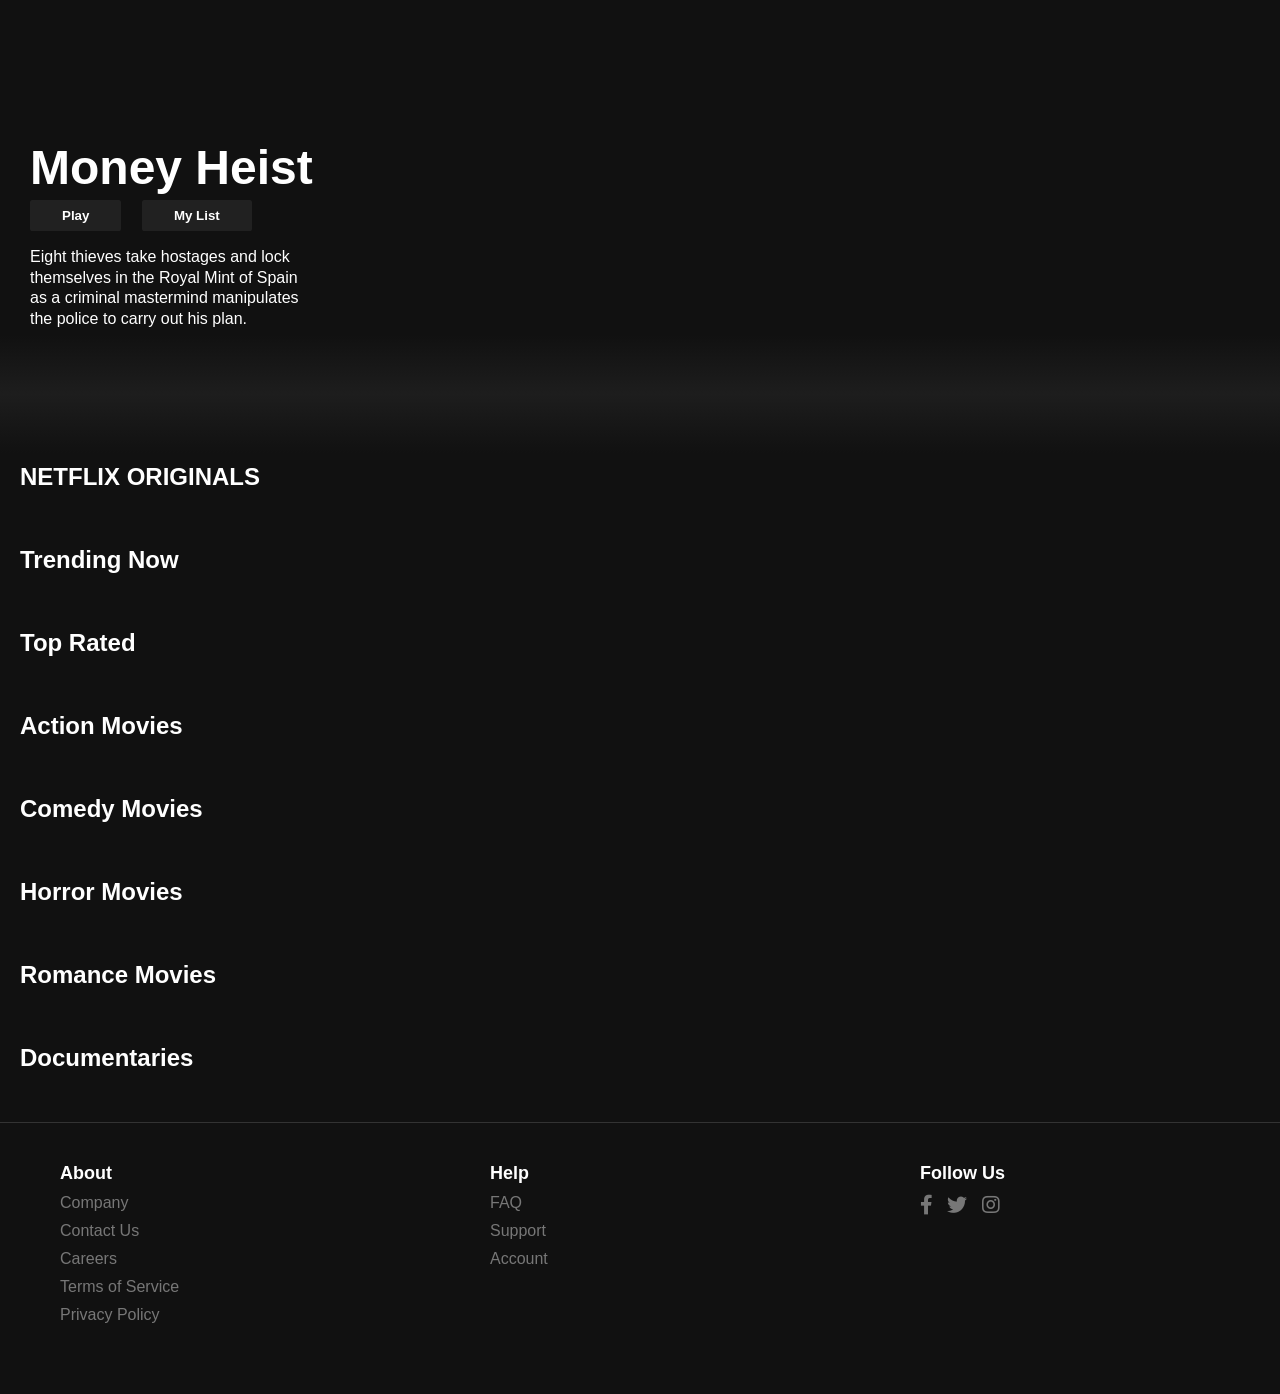
==== Web-Development/index.html @ 6e515fd2 "Create a Netflix-Clone Website" ====
<!DOCTYPE html>
<html lang="en">
<head>
    <meta charset="UTF-8">
    <meta name="viewport" content="width=device-width, initial-scale=1.0">
    <title>Netflix Website Clone</title>
    <link rel="icon" type="image/x-icon" href="/images/favicon.png">
    <link rel="stylesheet" href="style.css">
    <link rel="stylesheet" href="https://cdnjs.cloudflare.com/ajax/libs/font-awesome/5.15.3/css/all.min.css" />
</head>
<body>

    <div class="nav" id="nav">
        <img src="images/netflix-logo.png" alt="" class="nav_logo">
        <img src="images/netflix-avatar.png" alt="" class="nav_avatar">
    </div>

    <div class="banner">
        <div class="banner_contents">
            <h1 class="banner_title">Money Heist</h1>
            <div class="banner_buttons">
                <button class="banner_button">Play</button>
                <button class="banner_button">My List</button>
            </div>
            <div class="banner_description">
                Eight thieves take hostages and lock themselves in the Royal Mint of Spain as a criminal mastermind manipulates the police to carry out his plan.
            </div>
        </div>
        <div class="banner_fadeBottom"></div>
    </div>

    <div class="row">
        <h2>NETFLIX ORIGINALS</h2>

        <div class="row_posters">
            <img src="images/large-movie1.jpg" alt="" class="row_poster row_posterLarge">
            <img src="images/large-movie2.jpg" alt="" class="row_poster row_posterLarge">
            <img src="images/large-movie3.jpg" alt="" class="row_poster row_posterLarge">
            <img src="images/large-movie4.jpg" alt="" class="row_poster row_posterLarge">
            <img src="images/large-movie5.jpg" alt="" class="row_poster row_posterLarge">
            <img src="images/large-movie6.jpg" alt="" class="row_poster row_posterLarge">
            <img src="images/large-movie7.jpg" alt="" class="row_poster row_posterLarge">
            <img src="images/large-movie8.jpg" alt="" class="row_poster row_posterLarge">
            <img src="images/large-movie1.jpg" alt="" class="row_poster row_posterLarge">
            <img src="images/large-movie2.jpg" alt="" class="row_poster row_posterLarge">
            <img src="images/large-movie3.jpg" alt="" class="row_poster row_posterLarge">
            <img src="images/large-movie4.jpg" alt="" class="row_poster row_posterLarge">
            <img src="images/large-movie5.jpg" alt="" class="row_poster row_posterLarge">
            <img src="images/large-movie6.jpg" alt="" class="row_poster row_posterLarge">
            <img src="images/large-movie7.jpg" alt="" class="row_poster row_posterLarge">
            <img src="images/large-movie8.jpg" alt="" class="row_poster row_posterLarge">
        </div>
    </div>

    <div class="row">
        <h2>Trending Now</h2>

        <div class="row_posters">
            <img src="images/small-movie1.jpg" alt="" class="row_poster">
            <img src="images/small-movie2.jpg" alt="" class="row_poster">
            <img src="images/small-movie3.jpg" alt="" class="row_poster">
            <img src="images/small-movie4.jpg" alt="" class="row_poster">
            <img src="images/small-movie5.jpg" alt="" class="row_poster">
            <img src="images/small-movie6.jpg" alt="" class="row_poster">
            <img src="images/small-movie7.jpg" alt="" class="row_poster">
            <img src="images/small-movie8.jpg" alt="" class="row_poster">
            <img src="images/small-movie1.jpg" alt="" class="row_poster">
            <img src="images/small-movie2.jpg" alt="" class="row_poster">
            <img src="images/small-movie3.jpg" alt="" class="row_poster">
            <img src="images/small-movie4.jpg" alt="" class="row_poster">
            <img src="images/small-movie5.jpg" alt="" class="row_poster">
            <img src="images/small-movie6.jpg" alt="" class="row_poster">
            <img src="images/small-movie7.jpg" alt="" class="row_poster">
            <img src="images/small-movie8.jpg" alt="" class="row_poster">
        </div>
    </div>

    <div class="row">
        <h2>Top Rated</h2>

        <div class="row_posters">
            <img src="images/small-movie9.jpg" alt="" class="row_poster">
            <img src="images/small-movie10.jpg" alt="" class="row_poster">
            <img src="images/small-movie11.jpg" alt="" class="row_poster">
            <img src="images/small-movie12.jpg" alt="" class="row_poster">
            <img src="images/small-movie13.jpg" alt="" class="row_poster">
            <img src="images/small-movie14.jpg" alt="" class="row_poster">
            <img src="images/small-movie15.jpg" alt="" class="row_poster">
            <img src="images/small-movie16.jpg" alt="" class="row_poster">
            <img src="images/small-movie9.jpg" alt="" class="row_poster">
            <img src="images/small-movie10.jpg" alt="" class="row_poster">
            <img src="images/small-movie11.jpg" alt="" class="row_poster">
            <img src="images/small-movie12.jpg" alt="" class="row_poster">
            <img src="images/small-movie13.jpg" alt="" class="row_poster">
            <img src="images/small-movie14.jpg" alt="" class="row_poster">
            <img src="images/small-movie15.jpg" alt="" class="row_poster">
            <img src="images/small-movie16.jpg" alt="" class="row_poster">
        </div>
    </div>

    <div class="row">
        <h2>Action Movies</h2>

        <div class="row_posters">
            <img src="images/small-movie1.jpg" alt="" class="row_poster">
            <img src="images/small-movie2.jpg" alt="" class="row_poster">
            <img src="images/small-movie3.jpg" alt="" class="row_poster">
            <img src="images/small-movie4.jpg" alt="" class="row_poster">
            <img src="images/small-movie5.jpg" alt="" class="row_poster">
            <img src="images/small-movie6.jpg" alt="" class="row_poster">
            <img src="images/small-movie7.jpg" alt="" class="row_poster">
            <img src="images/small-movie8.jpg" alt="" class="row_poster">
            <img src="images/small-movie1.jpg" alt="" class="row_poster">
            <img src="images/small-movie2.jpg" alt="" class="row_poster">
            <img src="images/small-movie3.jpg" alt="" class="row_poster">
            <img src="images/small-movie4.jpg" alt="" class="row_poster">
            <img src="images/small-movie5.jpg" alt="" class="row_poster">
            <img src="images/small-movie6.jpg" alt="" class="row_poster">
            <img src="images/small-movie7.jpg" alt="" class="row_poster">
            <img src="images/small-movie8.jpg" alt="" class="row_poster">
        </div>
    </div>

    <div class="row">
        <h2>Comedy Movies</h2>

        <div class="row_posters">
            <img src="images/small-movie9.jpg" alt="" class="row_poster">
            <img src="images/small-movie10.jpg" alt="" class="row_poster">
            <img src="images/small-movie11.jpg" alt="" class="row_poster">
            <img src="images/small-movie12.jpg" alt="" class="row_poster">
            <img src="images/small-movie13.jpg" alt="" class="row_poster">
            <img src="images/small-movie14.jpg" alt="" class="row_poster">
            <img src="images/small-movie15.jpg" alt="" class="row_poster">
            <img src="images/small-movie16.jpg" alt="" class="row_poster">
            <img src="images/small-movie9.jpg" alt="" class="row_poster">
            <img src="images/small-movie10.jpg" alt="" class="row_poster">
            <img src="images/small-movie11.jpg" alt="" class="row_poster">
            <img src="images/small-movie12.jpg" alt="" class="row_poster">
            <img src="images/small-movie13.jpg" alt="" class="row_poster">
            <img src="images/small-movie14.jpg" alt="" class="row_poster">
            <img src="images/small-movie15.jpg" alt="" class="row_poster">
            <img src="images/small-movie16.jpg" alt="" class="row_poster">
        </div>
    </div>

    <div class="row">
        <h2>Horror Movies</h2>

        <div class="row_posters">
            <img src="images/small-movie1.jpg" alt="" class="row_poster">
            <img src="images/small-movie2.jpg" alt="" class="row_poster">
            <img src="images/small-movie3.jpg" alt="" class="row_poster">
            <img src="images/small-movie4.jpg" alt="" class="row_poster">
            <img src="images/small-movie5.jpg" alt="" class="row_poster">
            <img src="images/small-movie6.jpg" alt="" class="row_poster">
            <img src="images/small-movie7.jpg" alt="" class="row_poster">
            <img src="images/small-movie8.jpg" alt="" class="row_poster">
            <img src="images/small-movie1.jpg" alt="" class="row_poster">
            <img src="images/small-movie2.jpg" alt="" class="row_poster">
            <img src="images/small-movie3.jpg" alt="" class="row_poster">
            <img src="images/small-movie4.jpg" alt="" class="row_poster">
            <img src="images/small-movie5.jpg" alt="" class="row_poster">
            <img src="images/small-movie6.jpg" alt="" class="row_poster">
            <img src="images/small-movie7.jpg" alt="" class="row_poster">
            <img src="images/small-movie8.jpg" alt="" class="row_poster">
        </div>
    </div>

    <div class="row">
        <h2>Romance Movies</h2>

        <div class="row_posters">
            <img src="images/small-movie9.jpg" alt="" class="row_poster">
            <img src="images/small-movie10.jpg" alt="" class="row_poster">
            <img src="images/small-movie11.jpg" alt="" class="row_poster">
            <img src="images/small-movie12.jpg" alt="" class="row_poster">
            <img src="images/small-movie13.jpg" alt="" class="row_poster">
            <img src="images/small-movie14.jpg" alt="" class="row_poster">
            <img src="images/small-movie15.jpg" alt="" class="row_poster">
            <img src="images/small-movie16.jpg" alt="" class="row_poster">
            <img src="images/small-movie9.jpg" alt="" class="row_poster">
            <img src="images/small-movie10.jpg" alt="" class="row_poster">
            <img src="images/small-movie11.jpg" alt="" class="row_poster">
            <img src="images/small-movie12.jpg" alt="" class="row_poster">
            <img src="images/small-movie13.jpg" alt="" class="row_poster">
            <img src="images/small-movie14.jpg" alt="" class="row_poster">
            <img src="images/small-movie15.jpg" alt="" class="row_poster">
            <img src="images/small-movie16.jpg" alt="" class="row_poster">
        </div>
    </div>

    <div class="row">
        <h2>Documentaries</h2>

        <div class="row_posters">
            <img src="images/small-movie1.jpg" alt="" class="row_poster">
            <img src="images/small-movie2.jpg" alt="" class="row_poster">
            <img src="images/small-movie3.jpg" alt="" class="row_poster">
            <img src="images/small-movie4.jpg" alt="" class="row_poster">
            <img src="images/small-movie5.jpg" alt="" class="row_poster">
            <img src="images/small-movie6.jpg" alt="" class="row_poster">
            <img src="images/small-movie7.jpg" alt="" class="row_poster">
            <img src="images/small-movie8.jpg" alt="" class="row_poster">
            <img src="images/small-movie1.jpg" alt="" class="row_poster">
            <img src="images/small-movie2.jpg" alt="" class="row_poster">
            <img src="images/small-movie3.jpg" alt="" class="row_poster">
            <img src="images/small-movie4.jpg" alt="" class="row_poster">
            <img src="images/small-movie5.jpg" alt="" class="row_poster">
            <img src="images/small-movie6.jpg" alt="" class="row_poster">
            <img src="images/small-movie7.jpg" alt="" class="row_poster">
            <img src="images/small-movie8.jpg" alt="" class="row_poster">
        </div>
    </div>

    <script>
        const nav = document.getElementById('nav');

        window.addEventListener('scroll', () => {
            if(window.scrollY >=100)
            {
                nav.classList.add('nav_black');
            }
            else
            {
                nav.classList.remove('nav_black');
            }
        })
    </script>    

<footer>
    <div class="container">
      <div class="footer-content">
        <div class="footer-column">
          <h3>About</h3>
          <ul>
            <li><a href="#">Company</a></li>
            <li><a href="#">Contact Us</a></li>
            <li><a href="#">Careers</a></li>
            <li><a href="#">Terms of Service</a></li>
            <li><a href="#">Privacy Policy</a></li>
          </ul>
        </div>
        <div class="footer-column">
          <h3>Help</h3>
          <ul>
            <li><a href="#">FAQ</a></li>
            <li><a href="#">Support</a></li>
            <li><a href="#">Account</a></li>
          </ul>
        </div>
        <div class="footer-column">
          <h3>Follow Us</h3>
          <ul class="social-icons">
            <li><a href="https://www.facebook.com/netflix/" target="_blank"><i class="fab fa-facebook-f"></i></a></li>
            <li><a href="https://twitter.com/NetflixIndia" target="_blank"><i class="fab fa-twitter"></i></a></li>
            <li><a href="https://www.instagram.com/netflix_in" target="_blank"><i class="fab fa-instagram"></i></a></li>
          </ul>
        </div>
      </div>
    </div>
  </footer>
  
</body>
</html>
---- Web-Development/style.css ----
*{
    margin: 0;
    box-sizing: border-box;
}

body
{
    font-family: Arial, Helvetica, sans-serif;
    background-color: #111;   
}

html,
body{
  width: 100%;
  overflow-x: hidden;
}

.row_poster
{
    width: 100%;
    object-fit: contain;
    max-height: 100px;
    margin-right: 10px;
    transition: transform 450ms;
}

.row_posters
{
    display: flex;
    overflow-y: hidden;
    overflow-x: scroll;
    padding: 20px;
}

.row_poster:hover
{
    transform: scale(1.08);
}

.row_posters::-webkit-scrollbar
{
    display: none;
}

.row_posterLarge
{
    max-height: 250px;
}

.row_posterLarge:hover
{
    transform: scale(1.09);
}

.row
{
    color: white;
    margin-left: 20px;
    margin-top: 15px;
    margin-bottom: 10px;
}

.banner
{
    background-image: url(images/banner.jpg);
    background-size: cover;
    background-position: center center;
    color: white;
    object-fit: contain;
    height: 448px;
}

.banner_contents
{
    margin-left: 30px;
    padding-top: 140px;
    height: 190px;
}

.banner_title
{
    font-size: 3rem;
    font-weight: 800;
    padding-bottom: 0.3rem;
}

.banner_description
{
    width: 45rem;
    line-height: 1.3;
    padding-top: 1rem;
    font-size: 1rem;
    max-width: 280px;
    height: 180px;
}

.banner_button
{
    cursor: pointer;
    color: #fff;
    outline: none;
    border: none;
    font-weight: 700;
    border-radius: 0.2vw;
    padding-left: 2rem;
    padding-right: 2rem;
    margin-right: 1rem;
    padding-top: 0.5rem;
    padding-bottom: 0.5rem;
    background-color: rgba(51, 51, 51, 0.5);
}

.banner_button:hover
{
    color: #000;
    background-color: #e6e6e6;
    transition: all 0.2s;
}

.banner_fadeBottom
{
    margin-top: 145px;
    height: 7.4rem;
    background-image: linear-gradient(180deg, transparent, rgba(37, 37, 37, 0.61), #111);
}

.nav_logo
{
    width: 120px;
    object-fit: contain;
}

.nav_avatar
{
    width: 40px;
    object-fit: contain;
}

.nav
{
    position: fixed;
    top: 0;
    width: 100%;
    display: flex;
    justify-content: space-between;
    padding: 20px;
    z-index: 1;
    transition-timing-function: ease-in;
    transition: all 0.5s;
}

.nav_black
{
    background-color: #111;
}

footer {
    background-color: #111;
    color: #fff;
    border-top: 1px solid #333;
    padding: 40px 0;
  }
  
  .container {
    max-width: 1200px;
    margin: 0 auto;
    padding: 0 20px;
  }
  
  .footer-content {
    display: flex;
    flex-wrap: wrap;
    justify-content: space-between;
  }
  
  .footer-column {
    width: 100%;
    max-width: 300px;
    margin-bottom: 20px;
  }
  
  .footer-column h3 {
    font-size: 18px;
    margin-bottom: 10px;
  }
  
  .footer-column ul {
    list-style: none;
    padding: 0;
    margin: 0;
  }
  
  .footer-column ul li {
    margin-bottom: 10px;
  }
  
  .footer-column ul li a {
    color: #777;
    text-decoration: none;
  }
  
  .social-icons li {
    display: inline-block;
    margin-right: 10px;
  }
  
  .social-icons li:last-child {
    margin-right: 0;
  }
  
  .social-icons li a {
    color: #fff;
    text-decoration: none;
    font-size: 20px;
  }
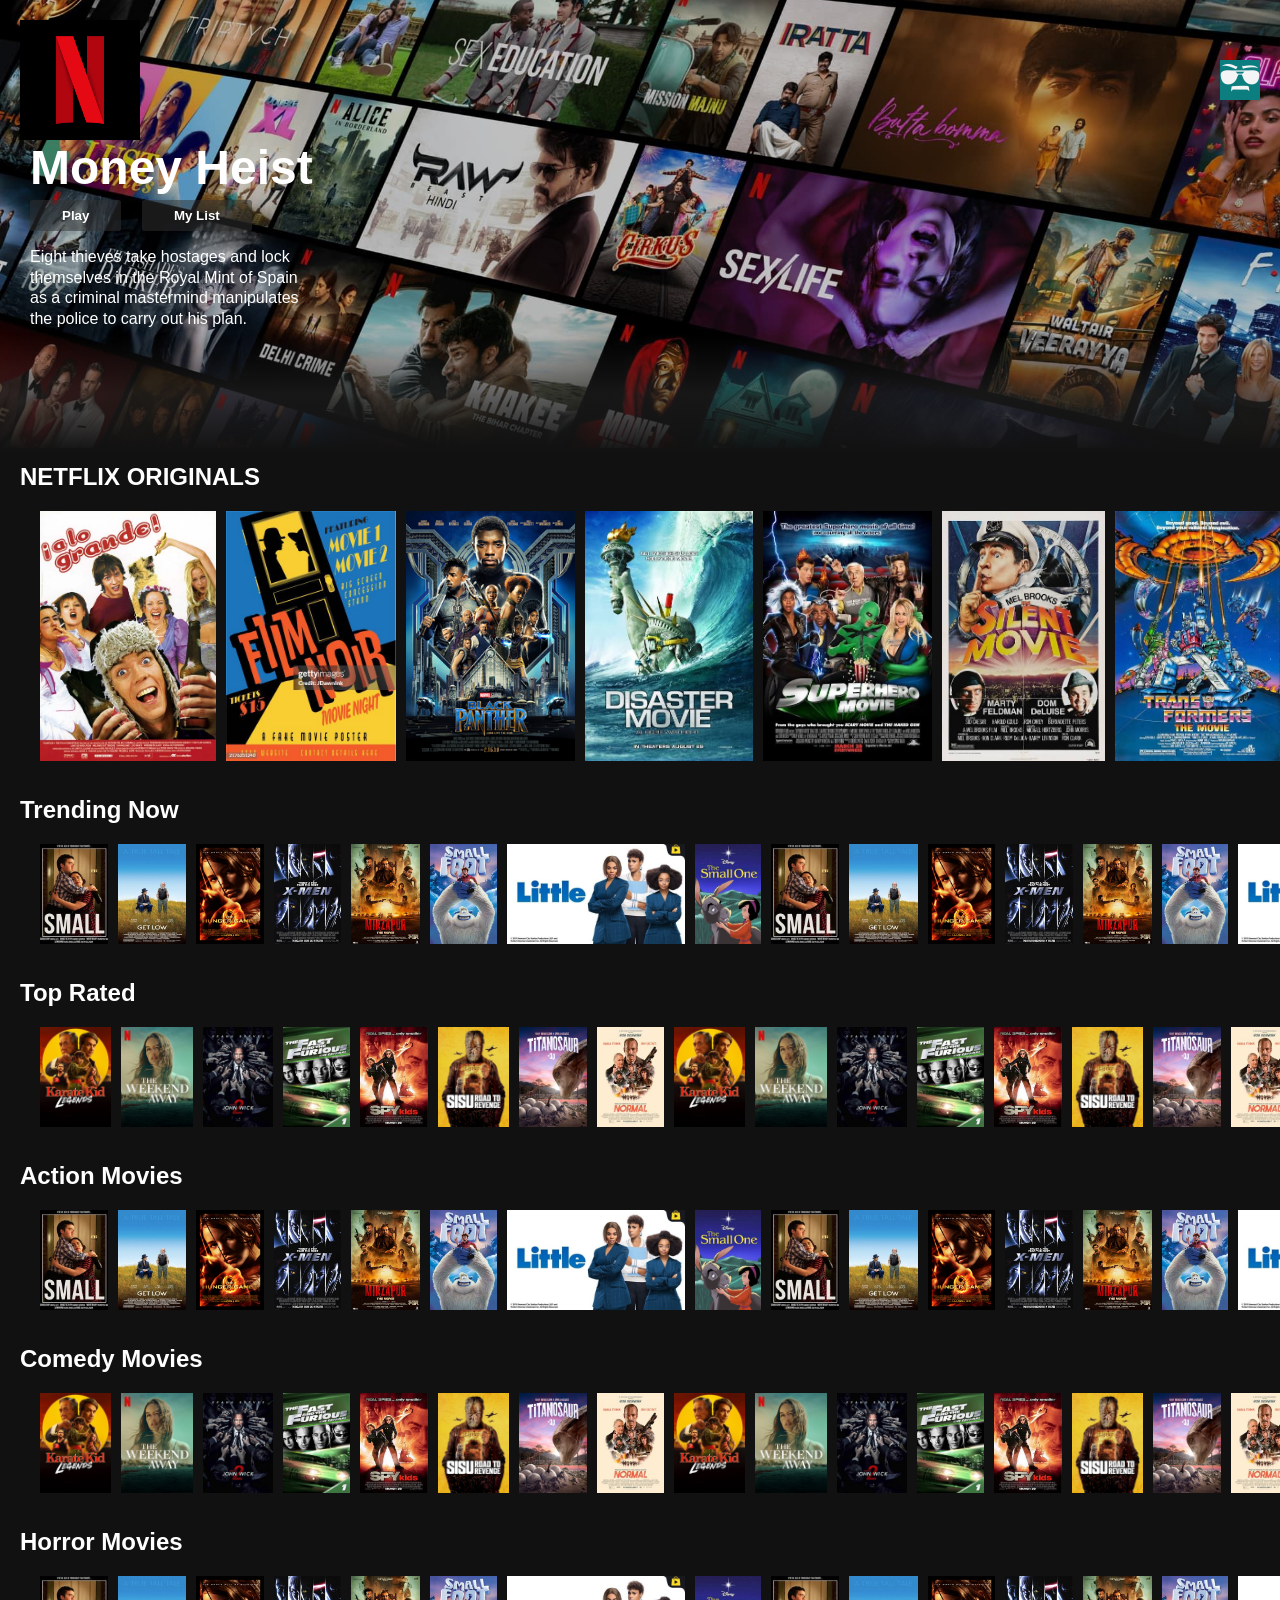
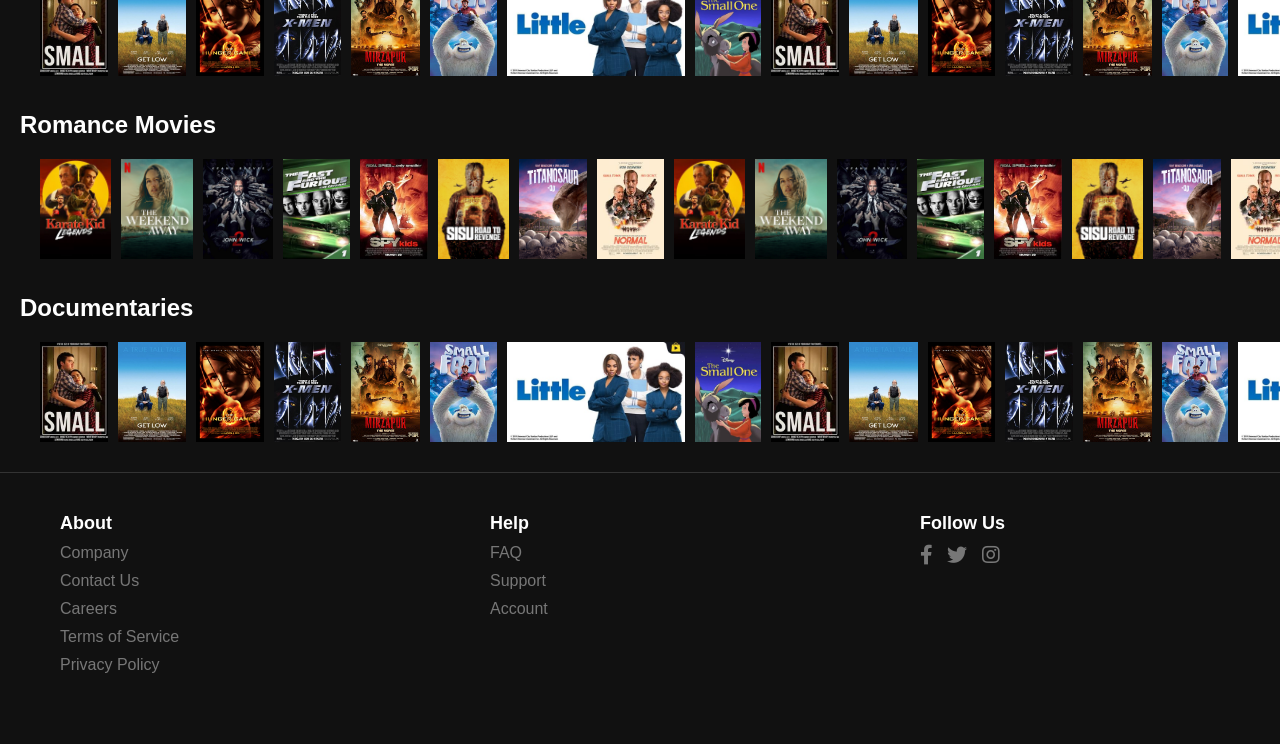
==== commit c43b6f22: "Merge f3b1632491c0d9b25777b6f01197671912dbc27d into 6ae1624e4832fdf27a412182c432976ed06d2e39" ====
--- a/Web-Development/index.html
+++ b/Web-Development/index.html
@@ -1,265 +1,265 @@
-<!DOCTYPE html>
-<html lang="en">
-<head>
-    <meta charset="UTF-8">
-    <meta name="viewport" content="width=device-width, initial-scale=1.0">
-    <title>Netflix Website Clone</title>
-    <link rel="icon" type="image/x-icon" href="/images/favicon.png">
-    <link rel="stylesheet" href="style.css">
-    <link rel="stylesheet" href="https://cdnjs.cloudflare.com/ajax/libs/font-awesome/5.15.3/css/all.min.css" />
-</head>
-<body>
-
-    <div class="nav" id="nav">
-        <img src="images/netflix-logo.png" alt="" class="nav_logo">
-        <img src="images/netflix-avatar.png" alt="" class="nav_avatar">
-    </div>
-
-    <div class="banner">
-        <div class="banner_contents">
-            <h1 class="banner_title">Money Heist</h1>
-            <div class="banner_buttons">
-                <button class="banner_button">Play</button>
-                <button class="banner_button">My List</button>
-            </div>
-            <div class="banner_description">
-                Eight thieves take hostages and lock themselves in the Royal Mint of Spain as a criminal mastermind manipulates the police to carry out his plan.
-            </div>
-        </div>
-        <div class="banner_fadeBottom"></div>
-    </div>
-
-    <div class="row">
-        <h2>NETFLIX ORIGINALS</h2>
-
-        <div class="row_posters">
-            <img src="images/large-movie1.jpg" alt="" class="row_poster row_posterLarge">
-            <img src="images/large-movie2.jpg" alt="" class="row_poster row_posterLarge">
-            <img src="images/large-movie3.jpg" alt="" class="row_poster row_posterLarge">
-            <img src="images/large-movie4.jpg" alt="" class="row_poster row_posterLarge">
-            <img src="images/large-movie5.jpg" alt="" class="row_poster row_posterLarge">
-            <img src="images/large-movie6.jpg" alt="" class="row_poster row_posterLarge">
-            <img src="images/large-movie7.jpg" alt="" class="row_poster row_posterLarge">
-            <img src="images/large-movie8.jpg" alt="" class="row_poster row_posterLarge">
-            <img src="images/large-movie1.jpg" alt="" class="row_poster row_posterLarge">
-            <img src="images/large-movie2.jpg" alt="" class="row_poster row_posterLarge">
-            <img src="images/large-movie3.jpg" alt="" class="row_poster row_posterLarge">
-            <img src="images/large-movie4.jpg" alt="" class="row_poster row_posterLarge">
-            <img src="images/large-movie5.jpg" alt="" class="row_poster row_posterLarge">
-            <img src="images/large-movie6.jpg" alt="" class="row_poster row_posterLarge">
-            <img src="images/large-movie7.jpg" alt="" class="row_poster row_posterLarge">
-            <img src="images/large-movie8.jpg" alt="" class="row_poster row_posterLarge">
-        </div>
-    </div>
-
-    <div class="row">
-        <h2>Trending Now</h2>
-
-        <div class="row_posters">
-            <img src="images/small-movie1.jpg" alt="" class="row_poster">
-            <img src="images/small-movie2.jpg" alt="" class="row_poster">
-            <img src="images/small-movie3.jpg" alt="" class="row_poster">
-            <img src="images/small-movie4.jpg" alt="" class="row_poster">
-            <img src="images/small-movie5.jpg" alt="" class="row_poster">
-            <img src="images/small-movie6.jpg" alt="" class="row_poster">
-            <img src="images/small-movie7.jpg" alt="" class="row_poster">
-            <img src="images/small-movie8.jpg" alt="" class="row_poster">
-            <img src="images/small-movie1.jpg" alt="" class="row_poster">
-            <img src="images/small-movie2.jpg" alt="" class="row_poster">
-            <img src="images/small-movie3.jpg" alt="" class="row_poster">
-            <img src="images/small-movie4.jpg" alt="" class="row_poster">
-            <img src="images/small-movie5.jpg" alt="" class="row_poster">
-            <img src="images/small-movie6.jpg" alt="" class="row_poster">
-            <img src="images/small-movie7.jpg" alt="" class="row_poster">
-            <img src="images/small-movie8.jpg" alt="" class="row_poster">
-        </div>
-    </div>
-
-    <div class="row">
-        <h2>Top Rated</h2>
-
-        <div class="row_posters">
-            <img src="images/small-movie9.jpg" alt="" class="row_poster">
-            <img src="images/small-movie10.jpg" alt="" class="row_poster">
-            <img src="images/small-movie11.jpg" alt="" class="row_poster">
-            <img src="images/small-movie12.jpg" alt="" class="row_poster">
-            <img src="images/small-movie13.jpg" alt="" class="row_poster">
-            <img src="images/small-movie14.jpg" alt="" class="row_poster">
-            <img src="images/small-movie15.jpg" alt="" class="row_poster">
-            <img src="images/small-movie16.jpg" alt="" class="row_poster">
-            <img src="images/small-movie9.jpg" alt="" class="row_poster">
-            <img src="images/small-movie10.jpg" alt="" class="row_poster">
-            <img src="images/small-movie11.jpg" alt="" class="row_poster">
-            <img src="images/small-movie12.jpg" alt="" class="row_poster">
-            <img src="images/small-movie13.jpg" alt="" class="row_poster">
-            <img src="images/small-movie14.jpg" alt="" class="row_poster">
-            <img src="images/small-movie15.jpg" alt="" class="row_poster">
-            <img src="images/small-movie16.jpg" alt="" class="row_poster">
-        </div>
-    </div>
-
-    <div class="row">
-        <h2>Action Movies</h2>
-
-        <div class="row_posters">
-            <img src="images/small-movie1.jpg" alt="" class="row_poster">
-            <img src="images/small-movie2.jpg" alt="" class="row_poster">
-            <img src="images/small-movie3.jpg" alt="" class="row_poster">
-            <img src="images/small-movie4.jpg" alt="" class="row_poster">
-            <img src="images/small-movie5.jpg" alt="" class="row_poster">
-            <img src="images/small-movie6.jpg" alt="" class="row_poster">
-            <img src="images/small-movie7.jpg" alt="" class="row_poster">
-            <img src="images/small-movie8.jpg" alt="" class="row_poster">
-            <img src="images/small-movie1.jpg" alt="" class="row_poster">
-            <img src="images/small-movie2.jpg" alt="" class="row_poster">
-            <img src="images/small-movie3.jpg" alt="" class="row_poster">
-            <img src="images/small-movie4.jpg" alt="" class="row_poster">
-            <img src="images/small-movie5.jpg" alt="" class="row_poster">
-            <img src="images/small-movie6.jpg" alt="" class="row_poster">
-            <img src="images/small-movie7.jpg" alt="" class="row_poster">
-            <img src="images/small-movie8.jpg" alt="" class="row_poster">
-        </div>
-    </div>
-
-    <div class="row">
-        <h2>Comedy Movies</h2>
-
-        <div class="row_posters">
-            <img src="images/small-movie9.jpg" alt="" class="row_poster">
-            <img src="images/small-movie10.jpg" alt="" class="row_poster">
-            <img src="images/small-movie11.jpg" alt="" class="row_poster">
-            <img src="images/small-movie12.jpg" alt="" class="row_poster">
-            <img src="images/small-movie13.jpg" alt="" class="row_poster">
-            <img src="images/small-movie14.jpg" alt="" class="row_poster">
-            <img src="images/small-movie15.jpg" alt="" class="row_poster">
-            <img src="images/small-movie16.jpg" alt="" class="row_poster">
-            <img src="images/small-movie9.jpg" alt="" class="row_poster">
-            <img src="images/small-movie10.jpg" alt="" class="row_poster">
-            <img src="images/small-movie11.jpg" alt="" class="row_poster">
-            <img src="images/small-movie12.jpg" alt="" class="row_poster">
-            <img src="images/small-movie13.jpg" alt="" class="row_poster">
-            <img src="images/small-movie14.jpg" alt="" class="row_poster">
-            <img src="images/small-movie15.jpg" alt="" class="row_poster">
-            <img src="images/small-movie16.jpg" alt="" class="row_poster">
-        </div>
-    </div>
-
-    <div class="row">
-        <h2>Horror Movies</h2>
-
-        <div class="row_posters">
-            <img src="images/small-movie1.jpg" alt="" class="row_poster">
-            <img src="images/small-movie2.jpg" alt="" class="row_poster">
-            <img src="images/small-movie3.jpg" alt="" class="row_poster">
-            <img src="images/small-movie4.jpg" alt="" class="row_poster">
-            <img src="images/small-movie5.jpg" alt="" class="row_poster">
-            <img src="images/small-movie6.jpg" alt="" class="row_poster">
-            <img src="images/small-movie7.jpg" alt="" class="row_poster">
-            <img src="images/small-movie8.jpg" alt="" class="row_poster">
-            <img src="images/small-movie1.jpg" alt="" class="row_poster">
-            <img src="images/small-movie2.jpg" alt="" class="row_poster">
-            <img src="images/small-movie3.jpg" alt="" class="row_poster">
-            <img src="images/small-movie4.jpg" alt="" class="row_poster">
-            <img src="images/small-movie5.jpg" alt="" class="row_poster">
-            <img src="images/small-movie6.jpg" alt="" class="row_poster">
-            <img src="images/small-movie7.jpg" alt="" class="row_poster">
-            <img src="images/small-movie8.jpg" alt="" class="row_poster">
-        </div>
-    </div>
-
-    <div class="row">
-        <h2>Romance Movies</h2>
-
-        <div class="row_posters">
-            <img src="images/small-movie9.jpg" alt="" class="row_poster">
-            <img src="images/small-movie10.jpg" alt="" class="row_poster">
-            <img src="images/small-movie11.jpg" alt="" class="row_poster">
-            <img src="images/small-movie12.jpg" alt="" class="row_poster">
-            <img src="images/small-movie13.jpg" alt="" class="row_poster">
-            <img src="images/small-movie14.jpg" alt="" class="row_poster">
-            <img src="images/small-movie15.jpg" alt="" class="row_poster">
-            <img src="images/small-movie16.jpg" alt="" class="row_poster">
-            <img src="images/small-movie9.jpg" alt="" class="row_poster">
-            <img src="images/small-movie10.jpg" alt="" class="row_poster">
-            <img src="images/small-movie11.jpg" alt="" class="row_poster">
-            <img src="images/small-movie12.jpg" alt="" class="row_poster">
-            <img src="images/small-movie13.jpg" alt="" class="row_poster">
-            <img src="images/small-movie14.jpg" alt="" class="row_poster">
-            <img src="images/small-movie15.jpg" alt="" class="row_poster">
-            <img src="images/small-movie16.jpg" alt="" class="row_poster">
-        </div>
-    </div>
-
-    <div class="row">
-        <h2>Documentaries</h2>
-
-        <div class="row_posters">
-            <img src="images/small-movie1.jpg" alt="" class="row_poster">
-            <img src="images/small-movie2.jpg" alt="" class="row_poster">
-            <img src="images/small-movie3.jpg" alt="" class="row_poster">
-            <img src="images/small-movie4.jpg" alt="" class="row_poster">
-            <img src="images/small-movie5.jpg" alt="" class="row_poster">
-            <img src="images/small-movie6.jpg" alt="" class="row_poster">
-            <img src="images/small-movie7.jpg" alt="" class="row_poster">
-            <img src="images/small-movie8.jpg" alt="" class="row_poster">
-            <img src="images/small-movie1.jpg" alt="" class="row_poster">
-            <img src="images/small-movie2.jpg" alt="" class="row_poster">
-            <img src="images/small-movie3.jpg" alt="" class="row_poster">
-            <img src="images/small-movie4.jpg" alt="" class="row_poster">
-            <img src="images/small-movie5.jpg" alt="" class="row_poster">
-            <img src="images/small-movie6.jpg" alt="" class="row_poster">
-            <img src="images/small-movie7.jpg" alt="" class="row_poster">
-            <img src="images/small-movie8.jpg" alt="" class="row_poster">
-        </div>
-    </div>
-
-    <script>
-        const nav = document.getElementById('nav');
-
-        window.addEventListener('scroll', () => {
-            if(window.scrollY >=100)
-            {
-                nav.classList.add('nav_black');
-            }
-            else
-            {
-                nav.classList.remove('nav_black');
-            }
-        })
-    </script>    
-
-<footer>
-    <div class="container">
-      <div class="footer-content">
-        <div class="footer-column">
-          <h3>About</h3>
-          <ul>
-            <li><a href="#">Company</a></li>
-            <li><a href="#">Contact Us</a></li>
-            <li><a href="#">Careers</a></li>
-            <li><a href="#">Terms of Service</a></li>
-            <li><a href="#">Privacy Policy</a></li>
-          </ul>
-        </div>
-        <div class="footer-column">
-          <h3>Help</h3>
-          <ul>
-            <li><a href="#">FAQ</a></li>
-            <li><a href="#">Support</a></li>
-            <li><a href="#">Account</a></li>
-          </ul>
-        </div>
-        <div class="footer-column">
-          <h3>Follow Us</h3>
-          <ul class="social-icons">
-            <li><a href="https://www.facebook.com/netflix/" target="_blank"><i class="fab fa-facebook-f"></i></a></li>
-            <li><a href="https://twitter.com/NetflixIndia" target="_blank"><i class="fab fa-twitter"></i></a></li>
-            <li><a href="https://www.instagram.com/netflix_in" target="_blank"><i class="fab fa-instagram"></i></a></li>
-          </ul>
-        </div>
-      </div>
-    </div>
-  </footer>
-  
-</body>
+<!DOCTYPE html>
+<html lang="en">
+<head>
+    <meta charset="UTF-8">
+    <meta name="viewport" content="width=device-width, initial-scale=1.0">
+    <title>Netflix Website Clone</title>
+    <link rel="icon" type="image/png" href="./images/favicon.png">
+    <link rel="stylesheet" href="style.css">
+    <link rel="stylesheet" href="https://cdnjs.cloudflare.com/ajax/libs/font-awesome/5.15.3/css/all.min.css" />
+</head>
+<body>
+
+    <div class="nav" id="nav">
+        <img src="images/netflix-logo.png" alt="" class="nav_logo">
+        <img src="images/netflix-avatar.png" alt="" class="nav_avatar">
+    </div>
+
+    <div class="banner">
+        <div class="banner_contents">
+            <h1 class="banner_title">Money Heist</h1>
+            <div class="banner_buttons">
+                <button class="banner_button">Play</button>
+                <button class="banner_button">My List</button>
+            </div>
+            <div class="banner_description">
+                Eight thieves take hostages and lock themselves in the Royal Mint of Spain as a criminal mastermind manipulates the police to carry out his plan.
+            </div>
+        </div>
+        <div class="banner_fadeBottom"></div>
+    </div>
+
+    <div class="row">
+        <h2>NETFLIX ORIGINALS</h2>
+
+        <div class="row_posters">
+            <img src="images/large-movie1.jpg" alt="" class="row_poster row_posterLarge">
+            <img src="images/large-movie2.jpg" alt="" class="row_poster row_posterLarge">
+            <img src="images/large-movie3.jpg" alt="" class="row_poster row_posterLarge">
+            <img src="images/large-movie4.jpg" alt="" class="row_poster row_posterLarge">
+            <img src="images/large-movie5.jpg" alt="" class="row_poster row_posterLarge">
+            <img src="images/large-movie6.jpg" alt="" class="row_poster row_posterLarge">
+            <img src="images/large-movie7.jpg" alt="" class="row_poster row_posterLarge">
+            <img src="images/large-movie8.jpg" alt="" class="row_poster row_posterLarge">
+            <img src="images/large-movie1.jpg" alt="" class="row_poster row_posterLarge">
+            <img src="images/large-movie2.jpg" alt="" class="row_poster row_posterLarge">
+            <img src="images/large-movie3.jpg" alt="" class="row_poster row_posterLarge">
+            <img src="images/large-movie4.jpg" alt="" class="row_poster row_posterLarge">
+            <img src="images/large-movie5.jpg" alt="" class="row_poster row_posterLarge">
+            <img src="images/large-movie6.jpg" alt="" class="row_poster row_posterLarge">
+            <img src="images/large-movie7.jpg" alt="" class="row_poster row_posterLarge">
+            <img src="images/large-movie8.jpg" alt="" class="row_poster row_posterLarge">
+        </div>
+    </div>
+
+    <div class="row">
+        <h2>Trending Now</h2>
+
+        <div class="row_posters">
+            <img src="images/small-movie1.jpg" alt="" class="row_poster">
+            <img src="images/small-movie2.jpg" alt="" class="row_poster">
+            <img src="images/small-movie3.jpg" alt="" class="row_poster">
+            <img src="images/small-movie4.jpg" alt="" class="row_poster">
+            <img src="images/small-movie5.jpg" alt="" class="row_poster">
+            <img src="images/small-movie6.jpg" alt="" class="row_poster">
+            <img src="images/small-movie7.jpg" alt="" class="row_poster">
+            <img src="images/small-movie8.jpg" alt="" class="row_poster">
+            <img src="images/small-movie1.jpg" alt="" class="row_poster">
+            <img src="images/small-movie2.jpg" alt="" class="row_poster">
+            <img src="images/small-movie3.jpg" alt="" class="row_poster">
+            <img src="images/small-movie4.jpg" alt="" class="row_poster">
+            <img src="images/small-movie5.jpg" alt="" class="row_poster">
+            <img src="images/small-movie6.jpg" alt="" class="row_poster">
+            <img src="images/small-movie7.jpg" alt="" class="row_poster">
+            <img src="images/small-movie8.jpg" alt="" class="row_poster">
+        </div>
+    </div>
+
+    <div class="row">
+        <h2>Top Rated</h2>
+
+        <div class="row_posters">
+            <img src="images/small-movie9.jpg" alt="" class="row_poster">
+            <img src="images/small-movie10.jpg" alt="" class="row_poster">
+            <img src="images/small-movie11.jpg" alt="" class="row_poster">
+            <img src="images/small-movie12.jpg" alt="" class="row_poster">
+            <img src="images/small-movie13.jpg" alt="" class="row_poster">
+            <img src="images/small-movie14.jpg" alt="" class="row_poster">
+            <img src="images/small-movie15.jpg" alt="" class="row_poster">
+            <img src="images/small-movie16.jpg" alt="" class="row_poster">
+            <img src="images/small-movie9.jpg" alt="" class="row_poster">
+            <img src="images/small-movie10.jpg" alt="" class="row_poster">
+            <img src="images/small-movie11.jpg" alt="" class="row_poster">
+            <img src="images/small-movie12.jpg" alt="" class="row_poster">
+            <img src="images/small-movie13.jpg" alt="" class="row_poster">
+            <img src="images/small-movie14.jpg" alt="" class="row_poster">
+            <img src="images/small-movie15.jpg" alt="" class="row_poster">
+            <img src="images/small-movie16.jpg" alt="" class="row_poster">
+        </div>
+    </div>
+
+    <div class="row">
+        <h2>Action Movies</h2>
+
+        <div class="row_posters">
+            <img src="images/small-movie1.jpg" alt="" class="row_poster">
+            <img src="images/small-movie2.jpg" alt="" class="row_poster">
+            <img src="images/small-movie3.jpg" alt="" class="row_poster">
+            <img src="images/small-movie4.jpg" alt="" class="row_poster">
+            <img src="images/small-movie5.jpg" alt="" class="row_poster">
+            <img src="images/small-movie6.jpg" alt="" class="row_poster">
+            <img src="images/small-movie7.jpg" alt="" class="row_poster">
+            <img src="images/small-movie8.jpg" alt="" class="row_poster">
+            <img src="images/small-movie1.jpg" alt="" class="row_poster">
+            <img src="images/small-movie2.jpg" alt="" class="row_poster">
+            <img src="images/small-movie3.jpg" alt="" class="row_poster">
+            <img src="images/small-movie4.jpg" alt="" class="row_poster">
+            <img src="images/small-movie5.jpg" alt="" class="row_poster">
+            <img src="images/small-movie6.jpg" alt="" class="row_poster">
+            <img src="images/small-movie7.jpg" alt="" class="row_poster">
+            <img src="images/small-movie8.jpg" alt="" class="row_poster">
+        </div>
+    </div>
+
+    <div class="row">
+        <h2>Comedy Movies</h2>
+
+        <div class="row_posters">
+            <img src="images/small-movie9.jpg" alt="" class="row_poster">
+            <img src="images/small-movie10.jpg" alt="" class="row_poster">
+            <img src="images/small-movie11.jpg" alt="" class="row_poster">
+            <img src="images/small-movie12.jpg" alt="" class="row_poster">
+            <img src="images/small-movie13.jpg" alt="" class="row_poster">
+            <img src="images/small-movie14.jpg" alt="" class="row_poster">
+            <img src="images/small-movie15.jpg" alt="" class="row_poster">
+            <img src="images/small-movie16.jpg" alt="" class="row_poster">
+            <img src="images/small-movie9.jpg" alt="" class="row_poster">
+            <img src="images/small-movie10.jpg" alt="" class="row_poster">
+            <img src="images/small-movie11.jpg" alt="" class="row_poster">
+            <img src="images/small-movie12.jpg" alt="" class="row_poster">
+            <img src="images/small-movie13.jpg" alt="" class="row_poster">
+            <img src="images/small-movie14.jpg" alt="" class="row_poster">
+            <img src="images/small-movie15.jpg" alt="" class="row_poster">
+            <img src="images/small-movie16.jpg" alt="" class="row_poster">
+        </div>
+    </div>
+
+    <div class="row">
+        <h2>Horror Movies</h2>
+
+        <div class="row_posters">
+            <img src="images/small-movie1.jpg" alt="" class="row_poster">
+            <img src="images/small-movie2.jpg" alt="" class="row_poster">
+            <img src="images/small-movie3.jpg" alt="" class="row_poster">
+            <img src="images/small-movie4.jpg" alt="" class="row_poster">
+            <img src="images/small-movie5.jpg" alt="" class="row_poster">
+            <img src="images/small-movie6.jpg" alt="" class="row_poster">
+            <img src="images/small-movie7.jpg" alt="" class="row_poster">
+            <img src="images/small-movie8.jpg" alt="" class="row_poster">
+            <img src="images/small-movie1.jpg" alt="" class="row_poster">
+            <img src="images/small-movie2.jpg" alt="" class="row_poster">
+            <img src="images/small-movie3.jpg" alt="" class="row_poster">
+            <img src="images/small-movie4.jpg" alt="" class="row_poster">
+            <img src="images/small-movie5.jpg" alt="" class="row_poster">
+            <img src="images/small-movie6.jpg" alt="" class="row_poster">
+            <img src="images/small-movie7.jpg" alt="" class="row_poster">
+            <img src="images/small-movie8.jpg" alt="" class="row_poster">
+        </div>
+    </div>
+
+    <div class="row">
+        <h2>Romance Movies</h2>
+
+        <div class="row_posters">
+            <img src="images/small-movie9.jpg" alt="" class="row_poster">
+            <img src="images/small-movie10.jpg" alt="" class="row_poster">
+            <img src="images/small-movie11.jpg" alt="" class="row_poster">
+            <img src="images/small-movie12.jpg" alt="" class="row_poster">
+            <img src="images/small-movie13.jpg" alt="" class="row_poster">
+            <img src="images/small-movie14.jpg" alt="" class="row_poster">
+            <img src="images/small-movie15.jpg" alt="" class="row_poster">
+            <img src="images/small-movie16.jpg" alt="" class="row_poster">
+            <img src="images/small-movie9.jpg" alt="" class="row_poster">
+            <img src="images/small-movie10.jpg" alt="" class="row_poster">
+            <img src="images/small-movie11.jpg" alt="" class="row_poster">
+            <img src="images/small-movie12.jpg" alt="" class="row_poster">
+            <img src="images/small-movie13.jpg" alt="" class="row_poster">
+            <img src="images/small-movie14.jpg" alt="" class="row_poster">
+            <img src="images/small-movie15.jpg" alt="" class="row_poster">
+            <img src="images/small-movie16.jpg" alt="" class="row_poster">
+        </div>
+    </div>
+
+    <div class="row">
+        <h2>Documentaries</h2>
+
+        <div class="row_posters">
+            <img src="images/small-movie1.jpg" alt="" class="row_poster">
+            <img src="images/small-movie2.jpg" alt="" class="row_poster">
+            <img src="images/small-movie3.jpg" alt="" class="row_poster">
+            <img src="images/small-movie4.jpg" alt="" class="row_poster">
+            <img src="images/small-movie5.jpg" alt="" class="row_poster">
+            <img src="images/small-movie6.jpg" alt="" class="row_poster">
+            <img src="images/small-movie7.jpg" alt="" class="row_poster">
+            <img src="images/small-movie8.jpg" alt="" class="row_poster">
+            <img src="images/small-movie1.jpg" alt="" class="row_poster">
+            <img src="images/small-movie2.jpg" alt="" class="row_poster">
+            <img src="images/small-movie3.jpg" alt="" class="row_poster">
+            <img src="images/small-movie4.jpg" alt="" class="row_poster">
+            <img src="images/small-movie5.jpg" alt="" class="row_poster">
+            <img src="images/small-movie6.jpg" alt="" class="row_poster">
+            <img src="images/small-movie7.jpg" alt="" class="row_poster">
+            <img src="images/small-movie8.jpg" alt="" class="row_poster">
+        </div>
+    </div>
+
+    <script>
+        const nav = document.getElementById('nav');
+
+        window.addEventListener('scroll', () => {
+            if(window.scrollY >=100)
+            {
+                nav.classList.add('nav_black');
+            }
+            else
+            {
+                nav.classList.remove('nav_black');
+            }
+        })
+    </script>
+
+<footer>
+    <div class="container">
+      <div class="footer-content">
+        <div class="footer-column">
+          <h3>About</h3>
+          <ul>
+            <li><a href="#">Company</a></li>
+            <li><a href="#">Contact Us</a></li>
+            <li><a href="#">Careers</a></li>
+            <li><a href="#">Terms of Service</a></li>
+            <li><a href="#">Privacy Policy</a></li>
+          </ul>
+        </div>
+        <div class="footer-column">
+          <h3>Help</h3>
+          <ul>
+            <li><a href="#">FAQ</a></li>
+            <li><a href="#">Support</a></li>
+            <li><a href="#">Account</a></li>
+          </ul>
+        </div>
+        <div class="footer-column">
+          <h3>Follow Us</h3>
+          <ul class="social-icons">
+            <li><a href="https://www.facebook.com/netflix/" target="_blank"><i class="fab fa-facebook-f"></i></a></li>
+            <li><a href="https://twitter.com/NetflixIndia" target="_blank"><i class="fab fa-twitter"></i></a></li>
+            <li><a href="https://www.instagram.com/netflix_in" target="_blank"><i class="fab fa-instagram"></i></a></li>
+          </ul>
+        </div>
+      </div>
+    </div>
+  </footer>
+
+</body>
 </html>
--- a/Web-Development/style.css
+++ b/Web-Development/style.css
@@ -1,218 +1,217 @@
-*{
-    margin: 0;
-    box-sizing: border-box;
-}
-
-body
-{
-    font-family: Arial, Helvetica, sans-serif;
-    background-color: #111;   
-}
-
-html,
-body{
-  width: 100%;
-  overflow-x: hidden;
-}
-
-.row_poster
-{
-    width: 100%;
-    object-fit: contain;
-    max-height: 100px;
-    margin-right: 10px;
-    transition: transform 450ms;
-}
-
-.row_posters
-{
-    display: flex;
-    overflow-y: hidden;
-    overflow-x: scroll;
-    padding: 20px;
-}
-
-.row_poster:hover
-{
-    transform: scale(1.08);
-}
-
-.row_posters::-webkit-scrollbar
-{
-    display: none;
-}
-
-.row_posterLarge
-{
-    max-height: 250px;
-}
-
-.row_posterLarge:hover
-{
-    transform: scale(1.09);
-}
-
-.row
-{
-    color: white;
-    margin-left: 20px;
-    margin-top: 15px;
-    margin-bottom: 10px;
-}
-
-.banner
-{
-    background-image: url(images/banner.jpg);
-    background-size: cover;
-    background-position: center center;
-    color: white;
-    object-fit: contain;
-    height: 448px;
-}
-
-.banner_contents
-{
-    margin-left: 30px;
-    padding-top: 140px;
-    height: 190px;
-}
-
-.banner_title
-{
-    font-size: 3rem;
-    font-weight: 800;
-    padding-bottom: 0.3rem;
-}
-
-.banner_description
-{
-    width: 45rem;
-    line-height: 1.3;
-    padding-top: 1rem;
-    font-size: 1rem;
-    max-width: 280px;
-    height: 180px;
-}
-
-.banner_button
-{
-    cursor: pointer;
-    color: #fff;
-    outline: none;
-    border: none;
-    font-weight: 700;
-    border-radius: 0.2vw;
-    padding-left: 2rem;
-    padding-right: 2rem;
-    margin-right: 1rem;
-    padding-top: 0.5rem;
-    padding-bottom: 0.5rem;
-    background-color: rgba(51, 51, 51, 0.5);
-}
-
-.banner_button:hover
-{
-    color: #000;
-    background-color: #e6e6e6;
-    transition: all 0.2s;
-}
-
-.banner_fadeBottom
-{
-    margin-top: 145px;
-    height: 7.4rem;
-    background-image: linear-gradient(180deg, transparent, rgba(37, 37, 37, 0.61), #111);
-}
-
-.nav_logo
-{
-    width: 120px;
-    object-fit: contain;
-}
-
-.nav_avatar
-{
-    width: 40px;
-    object-fit: contain;
-}
-
-.nav
-{
-    position: fixed;
-    top: 0;
-    width: 100%;
-    display: flex;
-    justify-content: space-between;
-    padding: 20px;
-    z-index: 1;
-    transition-timing-function: ease-in;
-    transition: all 0.5s;
-}
-
-.nav_black
-{
-    background-color: #111;
-}
-
-footer {
-    background-color: #111;
-    color: #fff;
-    border-top: 1px solid #333;
-    padding: 40px 0;
-  }
-  
-  .container {
-    max-width: 1200px;
-    margin: 0 auto;
-    padding: 0 20px;
-  }
-  
-  .footer-content {
-    display: flex;
-    flex-wrap: wrap;
-    justify-content: space-between;
-  }
-  
-  .footer-column {
-    width: 100%;
-    max-width: 300px;
-    margin-bottom: 20px;
-  }
-  
-  .footer-column h3 {
-    font-size: 18px;
-    margin-bottom: 10px;
-  }
-  
-  .footer-column ul {
-    list-style: none;
-    padding: 0;
-    margin: 0;
-  }
-  
-  .footer-column ul li {
-    margin-bottom: 10px;
-  }
-  
-  .footer-column ul li a {
-    color: #777;
-    text-decoration: none;
-  }
-  
-  .social-icons li {
-    display: inline-block;
-    margin-right: 10px;
-  }
-  
-  .social-icons li:last-child {
-    margin-right: 0;
-  }
-  
-  .social-icons li a {
-    color: #fff;
-    text-decoration: none;
-    font-size: 20px;
-  }
-
-
-  +*{
+    margin: 0;
+    box-sizing: border-box;
+}
+
+body
+{
+    font-family: Arial, Helvetica, sans-serif;
+    background-color: #111;
+}
+
+html,
+body{
+  width: 100%;
+  overflow-x: hidden;
+}
+
+.row_poster
+{
+    width: 100%;
+    object-fit: contain;
+    max-height: 100px;
+    margin-right: 10px;
+    transition: transform 450ms;
+}
+
+.row_posters
+{
+    display: flex;
+    overflow-y: hidden;
+    overflow-x: scroll;
+    padding: 20px;
+}
+
+.row_poster:hover
+{
+    transform: scale(1.08);
+}
+
+.row_posters::-webkit-scrollbar
+{
+    display: none;
+}
+
+.row_posterLarge
+{
+    max-height: 250px;
+}
+
+.row_posterLarge:hover
+{
+    transform: scale(1.09);
+}
+
+.row
+{
+    color: white;
+    margin-left: 20px;
+    margin-top: 15px;
+    margin-bottom: 10px;
+}
+
+.banner
+{
+    background-image: url(./images/banner.jpg);
+    background-size: cover;
+    background-position: center center;
+    color: white;
+    object-fit: contain;
+    height: 448px;
+}
+
+.banner_contents
+{
+    margin-left: 30px;
+    padding-top: 140px;
+    height: 190px;
+}
+
+.banner_title
+{
+    font-size: 3rem;
+    font-weight: 800;
+    padding-bottom: 0.3rem;
+}
+
+.banner_description
+{
+    width: 45rem;
+    line-height: 1.3;
+    padding-top: 1rem;
+    font-size: 1rem;
+    max-width: 280px;
+    height: 180px;
+}
+
+.banner_button
+{
+    cursor: pointer;
+    color: #fff;
+    outline: none;
+    border: none;
+    font-weight: 700;
+    border-radius: 0.2vw;
+    padding-left: 2rem;
+    padding-right: 2rem;
+    margin-right: 1rem;
+    padding-top: 0.5rem;
+    padding-bottom: 0.5rem;
+    background-color: rgba(51, 51, 51, 0.5);
+}
+
+.banner_button:hover
+{
+    color: #000;
+    background-color: #e6e6e6;
+    transition: all 0.2s;
+}
+
+.banner_fadeBottom
+{
+    margin-top: 145px;
+    height: 7.4rem;
+    background-image: linear-gradient(180deg, transparent, rgba(37, 37, 37, 0.61), #111);
+}
+
+.nav_logo
+{
+    width: 120px;
+    object-fit: contain;
+}
+
+.nav_avatar
+{
+    width: 40px;
+    object-fit: contain;
+}
+
+.nav
+{
+    position: fixed;
+    top: 0;
+    width: 100%;
+    display: flex;
+    justify-content: space-between;
+    padding: 20px;
+    z-index: 1;
+    transition-timing-function: ease-in;
+    transition: all 0.5s;
+}
+
+.nav_black
+{
+    background-color: #111;
+}
+
+footer {
+    background-color: #111;
+    color: #fff;
+    border-top: 1px solid #333;
+    padding: 40px 0;
+  }
+
+  .container {
+    max-width: 1200px;
+    margin: 0 auto;
+    padding: 0 20px;
+  }
+
+  .footer-content {
+    display: flex;
+    flex-wrap: wrap;
+    justify-content: space-between;
+  }
+
+  .footer-column {
+    width: 100%;
+    max-width: 300px;
+    margin-bottom: 20px;
+  }
+
+  .footer-column h3 {
+    font-size: 18px;
+    margin-bottom: 10px;
+  }
+
+  .footer-column ul {
+    list-style: none;
+    padding: 0;
+    margin: 0;
+  }
+
+  .footer-column ul li {
+    margin-bottom: 10px;
+  }
+
+  .footer-column ul li a {
+    color: #777;
+    text-decoration: none;
+  }
+
+  .social-icons li {
+    display: inline-block;
+    margin-right: 10px;
+  }
+
+  .social-icons li:last-child {
+    margin-right: 0;
+  }
+
+  .social-icons li a {
+    color: #fff;
+    text-decoration: none;
+    font-size: 20px;
+  }
+
+
